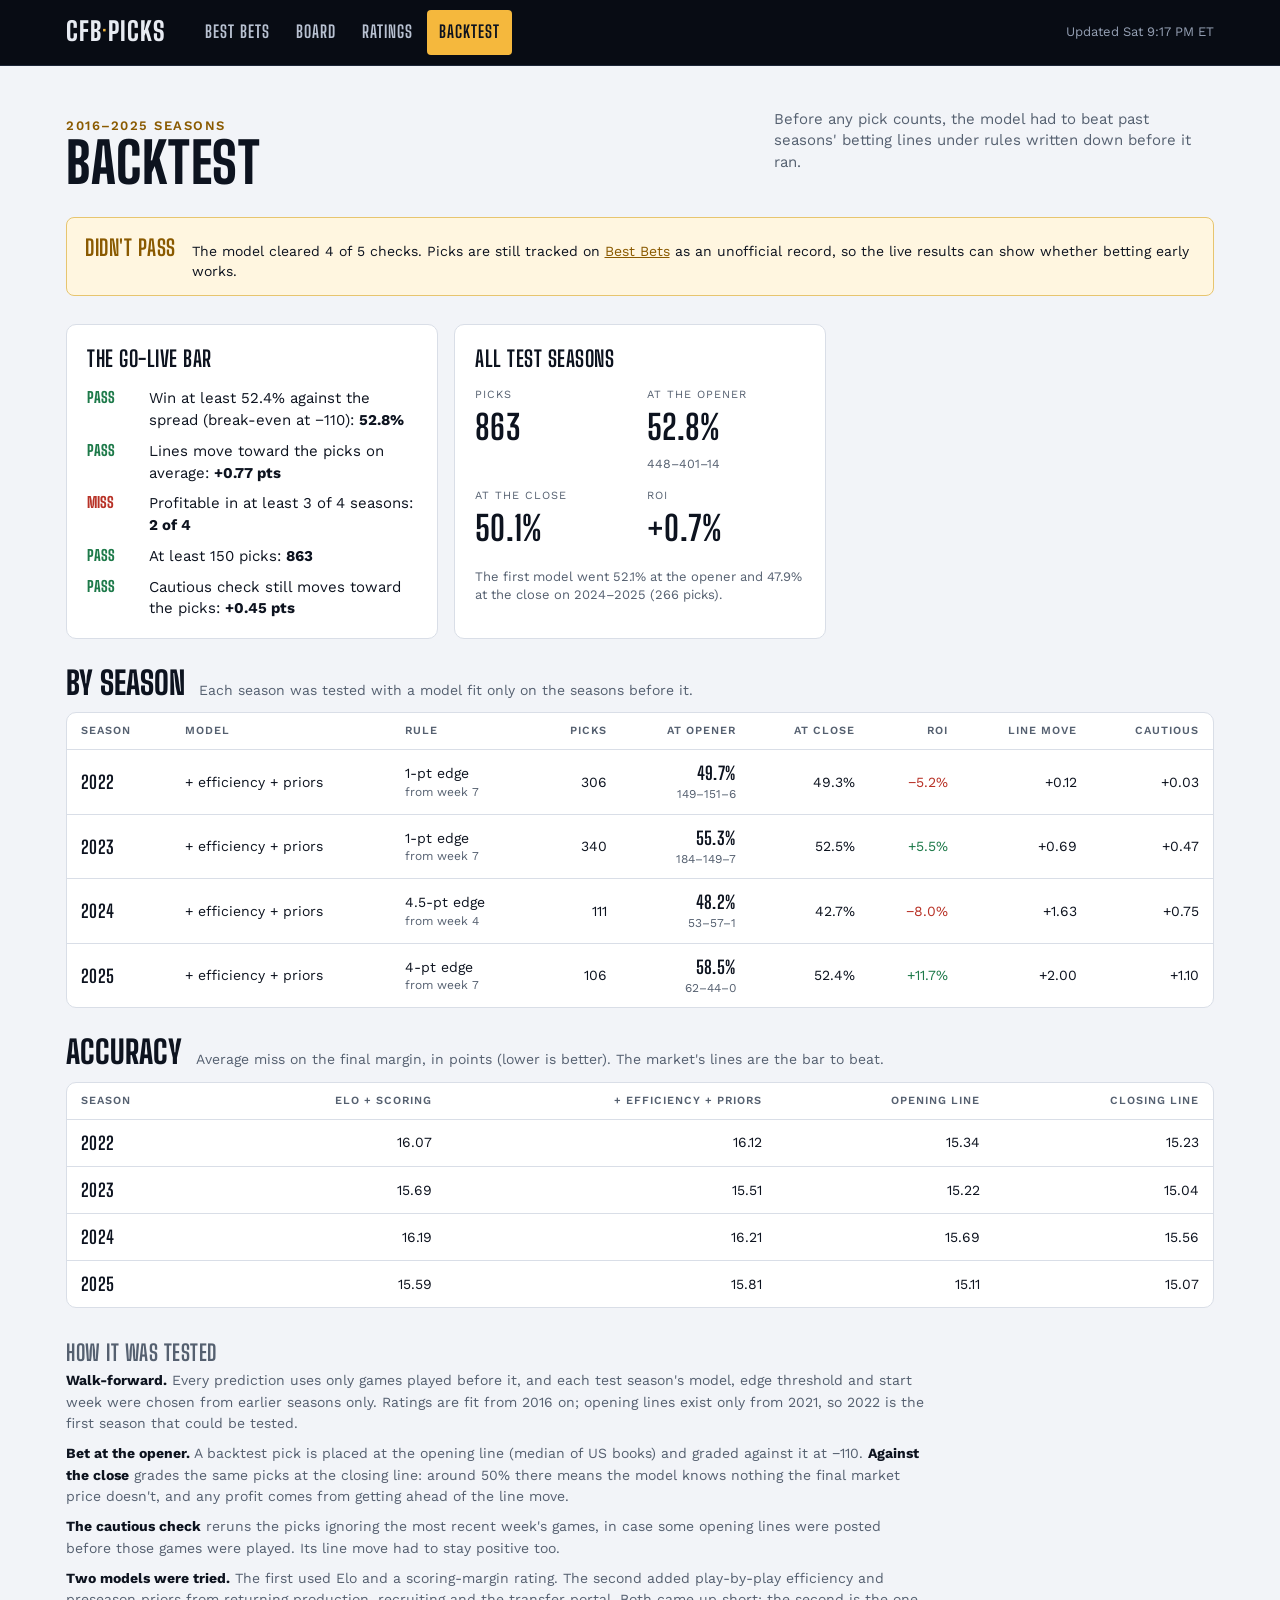
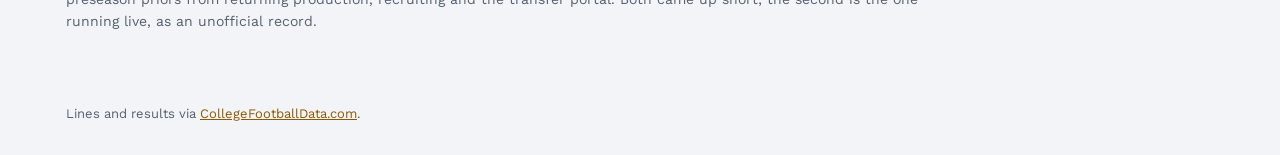
==== backtest.html @ 2451cba2 "feat(site): add pages in the night game design Best Bets, Board, Ratings, Team and Backtest, built f" ====
<!doctype html>
<html lang="en">
<head>
  <meta charset="utf-8">
  <meta name="viewport" content="width=device-width, initial-scale=1">
  <title>CFB Picks: Backtest</title>
  <meta name="description" content="How the picks model did on past seasons, and why there are no official picks yet.">
  <link rel="preconnect" href="https://fonts.googleapis.com">
  <link rel="preconnect" href="https://fonts.gstatic.com" crossorigin>
  <link rel="stylesheet" href="https://fonts.googleapis.com/css2?family=Big+Shoulders+Display:wght@600;700;800&family=Work+Sans:wght@400;500;600&display=swap">
  <link rel="stylesheet" href="style.css?v=d75d190a">
</head>
<body>
  <main class="wrap">
    <section class="page-head">
      <div>
        <div class="kicker">2016–2025 seasons</div>
        <h1>Backtest</h1>
      </div>
      <p class="lede">Before any pick counts, the model had to beat past seasons' betting lines under rules written down before it ran.</p>
    </section>
    <section class="banner" id="verdict"></section>
    <section class="cards">
      <div class="card" style="padding:18px 20px">
        <h3 style="margin-bottom:12px">The go-live bar</h3>
        <ul class="checks" id="checks"></ul>
      </div>
      <div class="card" style="padding:18px 20px" id="totals"></div>
    </section>
    <section>
      <div class="section-head"><h2>By season</h2><p>Each season was tested with a model fit only on the seasons before it.</p></div>
      <div class="table-wrap" id="folds"></div>
    </section>
    <section>
      <div class="section-head"><h2>Accuracy</h2><p>Average miss on the final margin, in points (lower is better). The market's lines are the bar to beat.</p></div>
      <div class="table-wrap" id="rmse"></div>
    </section>
    <section class="notes">
      <h3>How it was tested</h3>
      <p><strong>Walk-forward.</strong> Every prediction uses only games played before it, and each test season's model, edge threshold and start week were chosen from earlier seasons only. Ratings are fit from 2016 on; opening lines exist only from 2021, so 2022 is the first season that could be tested.</p>
      <p><strong>Bet at the opener.</strong> A backtest pick is placed at the opening line (median of US books) and graded against it at −110. <strong>Against the close</strong> grades the same picks at the closing line: around 50% there means the model knows nothing the final market price doesn't, and any profit comes from getting ahead of the line move.</p>
      <p><strong>The cautious check</strong> reruns the picks ignoring the most recent week's games, in case some opening lines were posted before those games were played. Its line move had to stay positive too.</p>
      <p><strong>Two models were tried.</strong> The first used Elo and a scoring-margin rating. The second added play-by-play efficiency and preseason priors from returning production, recruiting and the transfer portal. Both came up short; the second is the one running live, as an unofficial record.</p>
    </section>
  </main>
  <footer class="wrap">Lines and results via <a href="https://collegefootballdata.com">CollegeFootballData.com</a>.</footer>

  <script src="common.js?v=ec188685"></script>
  <script>
    document.body.insertAdjacentHTML("afterbegin", header("backtest.html"));
    Promise.all([loadSite(), loadJSON("data/backtest.json", { optional: true })]).then(([{ backtest: b }, v1]) => {
      const g = b.goLive;
      document.getElementById("verdict").innerHTML = g.pass
        ? `<h3>Passed</h3><p>The model cleared every part of the bar, so its picks count as official.</p>`
        : `<h3>Didn't pass</h3><p>The model cleared ${Object.entries(g).filter(([k, v]) => k !== "pass" && v).length} of 5 checks. Picks are still tracked on <a href="./">Best Bets</a> as an unofficial record, so the live results can show whether betting early works.</p>`;
      const t = b.total, c = b.cautious;
      const check = (ok, text) => `<li><span class="mark ${ok ? "pos" : "neg"}">${ok ? "PASS" : "MISS"}</span><span>${text}</span></li>`;
      document.getElementById("checks").innerHTML = [
        check(g.ats, `Win at least 52.4% against the spread (break-even at −110): <strong>${pct(t.ats, 1)}</strong>`),
        check(g.clv, `Lines move toward the picks on average: <strong>${signed(t.clv, 2)} pts</strong>`),
        check(g.seasons, `Profitable in at least 3 of 4 seasons: <strong>${b.profitableSeasons} of ${b.folds.length}</strong>`),
        check(g.sample, `At least 150 picks: <strong>${t.picks}</strong>`),
        check(g.cautiousClv, `Cautious check still moves toward the picks: <strong>${signed(c.clv, 2)} pts</strong>`),
      ].join("");
      const stat = (label, value, sub = "") => `<div class="stat"><div class="label">${label}</div><div class="value num">${value}</div>${sub ? `<small class="muted">${sub}</small>` : ""}</div>`;
      document.getElementById("totals").innerHTML = `<h3 style="margin-bottom:12px">All test seasons</h3>
        <div class="record" style="padding:0">
          ${stat("Picks", t.picks)}${stat("At the opener", pct(t.ats, 1), `${t.w}–${t.l}–${t.push}`)}${stat("At the close", pct(t.atsClose, 1))}${stat("ROI", signed(100 * t.roi) + "%")}
        </div>
        ${v1 ? `<p class="muted" style="font-size:13px;margin:14px 0 0">The first model went ${pct(v1.spread.check.summary.ats, 1)} at the opener and ${pct(v1.spread.check.summary.atsClose, 1)} at the close on 2024–2025 (${v1.spread.check.summary.picks} picks).</p>` : ""}`;

      renderTable(document.getElementById("folds"), [
        { key: "test", label: "Season", html: (f) => `<span class="num">${f.test}</span>` },
        { key: "variant", label: "Model", html: (f) => ({ v1: "Elo + scoring", efficiency: "+ efficiency", priors: "+ priors", both: "+ efficiency + priors" })[f.variant] },
        { key: "rule", label: "Rule", html: (f) => `${f.threshold}-pt edge<small>from week ${f.startWeek}</small>` },
        { key: "picks", label: "Picks", right: true, html: (f) => f.result.picks },
        { key: "ats", label: "At opener", right: true, html: (f) => `<span class="num">${pct(f.result.ats, 1)}</span><small>${f.result.w}–${f.result.l}–${f.result.push}</small>` },
        { key: "close", label: "At close", right: true, html: (f) => pct(f.result.atsClose, 1) },
        { key: "roi", label: "ROI", right: true, html: (f) => `<span class="${f.result.roi > 0 ? "pos" : "neg"}">${signed(100 * f.result.roi)}%</span>` },
        { key: "clv", label: "Line move", right: true, html: (f) => signed(f.result.clv, 2) },
        { key: "cautious", label: "Cautious", right: true, html: (f) => signed(f.cautious.clv, 2) },
      ], b.folds, {});

      const seasons = b.folds.map((f) => f.test);
      renderTable(document.getElementById("rmse"), [
        { key: "season", label: "Season", html: (s) => `<span class="num">${s}</span>` },
        { key: "v1", label: "Elo + scoring", right: true, html: (s) => b.folds.find((f) => f.test === s).compare.v1.rmse.toFixed(2) },
        { key: "both", label: "+ efficiency + priors", right: true, html: (s) => b.folds.find((f) => f.test === s).compare.both.rmse.toFixed(2) },
        { key: "open", label: "Opening line", right: true, html: (s) => b.marketRmse[s].open.toFixed(2) },
        { key: "close", label: "Closing line", right: true, html: (s) => b.marketRmse[s].close.toFixed(2) },
      ], seasons, {});
    }).catch(showError);
  </script>
</body>
</html>
---- style.css ----
/* Shared styles for every page. "Night game" direction (picked from mockups on 2026-10-10):
   dark navy, Big Shoulders Display headlines, Work Sans body, amber accent, team-color chips.
   Follows the system light/dark setting; the top bar stays dark in both. */

:root {
  color-scheme: light dark;
  --bg: #f2f4f8;
  --surface: #ffffff;
  --surface-2: #f6f7fa;
  --border: #d9dee7;
  --fg: #0d131f;
  --muted: #556070;
  --accent: #f5b83d;          /* fills: active tab, highlights */
  --accent-fg: #0d131f;       /* text on accent fills */
  --accent-text: #8a5a00;     /* accent as text on the page background */
  --pos: #1e7a4a;
  --neg: #b83227;
  --warn-bg: #fff6e0;
  --warn-border: #e7c56f;
  --topbar: #080c14;
  --topbar-fg: #b8c1d1;
  --display: "Big Shoulders Display", "Arial Narrow", sans-serif;
  --body: "Work Sans", -apple-system, BlinkMacSystemFont, "Segoe UI", sans-serif;
  --radius: 10px;
}
@media (prefers-color-scheme: dark) {
  :root {
    --bg: #0d131f;
    --surface: #151d2c;
    --surface-2: #1b2436;
    --border: #263046;
    --fg: #e7ebf2;
    --muted: #95a0b4;
    --accent-text: #f5b83d;
    --pos: #4cc38a;
    --neg: #ff7a7a;
    --warn-bg: #1b1a12;
    --warn-border: #5c4a1c;
  }
}

* { box-sizing: border-box; }
[hidden] { display: none !important; }
html { -webkit-text-size-adjust: 100%; }
body { margin: 0; background: var(--bg); color: var(--fg); font-family: var(--body); font-size: 15px; line-height: 1.45; }
a { color: var(--accent-text); }
.wrap { max-width: 1180px; margin: 0 auto; padding: 0 16px; }
.num { font-family: var(--display); font-weight: 700; font-variant-numeric: tabular-nums; letter-spacing: .3px; }
.muted { color: var(--muted); }
.pos { color: var(--pos); }
.neg { color: var(--neg); }

/* ---- Top bar ---- */
.topbar { background: var(--topbar); border-bottom: 1px solid #1e2738; }
.topbar .wrap { display: flex; flex-wrap: wrap; align-items: center; gap: 8px 28px; padding-top: 10px; padding-bottom: 10px; }
.wordmark { font-family: var(--display); font-weight: 800; font-size: 26px; letter-spacing: 1px; text-transform: uppercase; color: #e7ebf2; text-decoration: none; }
.wordmark span { color: #f5b83d; }
.tabs { display: flex; flex-wrap: wrap; gap: 2px; font-family: var(--display); font-weight: 700; font-size: 17px; letter-spacing: 1px; text-transform: uppercase; }
.tabs a { padding: 10px 12px; color: var(--topbar-fg); text-decoration: none; border-radius: 4px; }
.tabs a:hover { color: #fff; }
.tabs a[aria-current="page"] { background: var(--accent); color: var(--accent-fg); }
.updated { margin-left: auto; font-size: 13px; color: #95a0b4; }

/* ---- Page layout ---- */
main.wrap { padding-top: 28px; padding-bottom: 64px; display: flex; flex-direction: column; gap: 28px; }
.page-head { display: flex; flex-wrap: wrap; gap: 12px 24px; align-items: flex-end; justify-content: space-between; }
.kicker { font-size: 13px; font-weight: 600; letter-spacing: 1.5px; text-transform: uppercase; color: var(--accent-text); }
h1 { margin: 0; font-family: var(--display); font-weight: 800; font-size: 56px; line-height: .95; text-transform: uppercase; letter-spacing: .5px; }
h2 { margin: 0; font-family: var(--display); font-weight: 800; font-size: 32px; line-height: 1; text-transform: uppercase; }
h3 { margin: 0; font-family: var(--display); font-weight: 700; font-size: 22px; text-transform: uppercase; letter-spacing: .5px; }
.lede { font-size: 15px; color: var(--muted); max-width: 440px; }
.section-head { display: flex; flex-wrap: wrap; align-items: baseline; gap: 6px 14px; margin-bottom: 12px; }
.section-head p { margin: 0; color: var(--muted); font-size: 14px; }
.notes { font-size: 14px; color: var(--muted); line-height: 1.55; max-width: 860px; }
.notes p { margin: 0 0 8px; }
.notes strong { color: var(--fg); }

.banner { background: var(--warn-bg); border: 1px solid var(--warn-border); border-radius: 8px; padding: 14px 18px; display: flex; flex-wrap: wrap; gap: 6px 16px; align-items: baseline; }
.banner h3 { color: var(--accent-text); }
.banner p { margin: 0; flex: 1 1 520px; font-size: 14px; }

.card { background: var(--surface); border: 1px solid var(--border); border-radius: var(--radius); }
.cards { display: grid; grid-template-columns: repeat(auto-fill, minmax(320px, 1fr)); gap: 16px; }
.empty { padding: 22px; color: var(--muted); }

/* ---- Pick cards ---- */
.pick { overflow: hidden; display: flex; flex-direction: column; }
.pick .bar { display: flex; height: 6px; }
.pick .bar span { flex: 1; }
.pick .body { padding: 16px 18px; display: flex; flex-direction: column; gap: 12px; }
.pick .top { display: flex; justify-content: space-between; gap: 12px; font-size: 12px; color: var(--muted); }
.pick .cat { font-weight: 600; letter-spacing: 1.5px; text-transform: uppercase; }
.pick .bet { font-family: var(--display); font-weight: 800; font-size: 36px; line-height: 1; text-transform: uppercase; }
.pick .where { font-size: 14px; color: var(--muted); }
.pick .why { font-size: 13px; color: var(--muted); }
.stats3 { display: grid; grid-template-columns: repeat(3, minmax(0, 1fr)); gap: 8px; border-top: 1px solid var(--border); padding-top: 12px; }
.stat .label { font-size: 11px; letter-spacing: 1px; text-transform: uppercase; color: var(--muted); }
.stat .value { font-family: var(--display); font-weight: 700; font-size: 26px; }
.result { font-family: var(--display); font-weight: 800; font-size: 15px; letter-spacing: 1px; padding: 2px 8px; border-radius: 4px; }
.result.W { background: var(--pos); color: #fff; }
.result.L { background: var(--neg); color: #fff; }
.result.P, .result.V { background: var(--surface-2); color: var(--muted); border: 1px solid var(--border); }

.record { padding: 16px 18px; display: grid; grid-template-columns: repeat(auto-fit, minmax(130px, 1fr)); gap: 14px; }
.record .value { font-size: 34px; }

/* ---- Team chips ---- */
.chip { display: inline-flex; align-items: center; justify-content: center; min-width: 50px; padding: 3px 7px; border-radius: 4px; font-family: var(--display); font-weight: 800; font-size: 15px; letter-spacing: 1px; line-height: 1.2; text-decoration: none; }
.team { display: inline-flex; align-items: center; gap: 8px; color: var(--fg); text-decoration: none; }
.team:hover .tname { text-decoration: underline; }

/* ---- Controls ---- */
.controls { display: flex; flex-wrap: wrap; gap: 10px; align-items: center; }
.controls label { font-size: 13px; color: var(--muted); display: flex; align-items: center; gap: 8px; }
select, .btn { font: inherit; font-size: 14px; color: var(--fg); background: var(--surface); border: 1px solid var(--border); border-radius: 6px; min-height: 44px; padding: 0 12px; }
.btn { cursor: pointer; text-decoration: none; display: inline-flex; align-items: center; }
.btn:disabled { opacity: .45; cursor: default; }
.seg { display: inline-flex; border: 1px solid var(--border); border-radius: 6px; overflow: hidden; }
.seg button { font: inherit; font-size: 14px; border: 0; background: var(--surface); color: var(--fg); min-height: 44px; padding: 0 14px; cursor: pointer; }
.seg button[aria-pressed="true"] { background: var(--accent); color: var(--accent-fg); font-weight: 600; }

/* ---- Tables ---- */
.table-wrap { overflow-x: auto; background: var(--surface); border: 1px solid var(--border); border-radius: var(--radius); }
table { width: 100%; border-collapse: collapse; font-size: 14px; }
th { text-align: left; font-size: 11px; font-weight: 600; letter-spacing: 1px; text-transform: uppercase; color: var(--muted); padding: 10px 14px; border-bottom: 1px solid var(--border); white-space: nowrap; }
th.sortable { cursor: pointer; }
th.sortable:hover { color: var(--fg); }
th[aria-sort="ascending"]::after { content: " ▲"; }
th[aria-sort="descending"]::after { content: " ▼"; }
td { padding: 10px 14px; border-bottom: 1px solid var(--border); vertical-align: middle; }
tr:last-child td { border-bottom: 0; }
td.r, th.r { text-align: right; }
td .num { font-size: 18px; }
td small { display: block; color: var(--muted); font-size: 12px; }
tr.final td { color: var(--muted); }
tr.final td .tname { color: var(--fg); }

/* ---- Board rows ---- */
.games { display: flex; flex-direction: column; gap: 8px; }
.game { padding: 12px 16px; display: flex; flex-wrap: wrap; align-items: center; gap: 10px 20px; }
.game .kick { width: 120px; font-size: 13px; color: var(--muted); }
.game .match { flex: 1 1 360px; display: flex; flex-direction: column; gap: 6px; }
.game .figs { display: flex; flex-wrap: wrap; gap: 8px 22px; }
.game .fig { text-align: right; min-width: 64px; }
.game .fig .flabel { font-size: 11px; letter-spacing: 1px; text-transform: uppercase; color: var(--muted); }
.game .fig .value { font-size: 22px; }
.game .fig small { display: block; font-size: 12px; color: var(--muted); }
.game .score { font-family: var(--display); font-weight: 800; font-size: 20px; margin-left: auto; padding-left: 8px; }
.game.edge { border-color: var(--accent); }
.tag { font-size: 11px; font-weight: 600; letter-spacing: 1px; text-transform: uppercase; padding: 3px 8px; border-radius: 4px; background: var(--accent); color: var(--accent-fg); }

/* ---- Charts ---- */
.chart { width: 100%; height: auto; display: block; }
.chart .grid { stroke: var(--border); }
.chart .line { stroke: var(--accent-text); fill: none; stroke-width: 2.5; }
.chart .dot { fill: var(--accent-text); }
.chart text { fill: var(--muted); font-size: 12px; font-family: var(--body); }

.checks { list-style: none; margin: 0; padding: 0; display: flex; flex-direction: column; gap: 8px; }
.checks li { display: flex; gap: 10px; align-items: baseline; }
.checks .mark { font-family: var(--display); font-weight: 800; width: 52px; flex: none; }

footer.wrap { padding-bottom: 32px; font-size: 13px; color: var(--muted); }

@media (max-width: 640px) {
  h1 { font-size: 44px; }
  h2 { font-size: 28px; }
  .pick .bet { font-size: 30px; }
  .updated { margin-left: 0; width: 100%; }
  .game .kick { width: auto; }
  .game .figs { width: 100%; justify-content: space-between; }
}
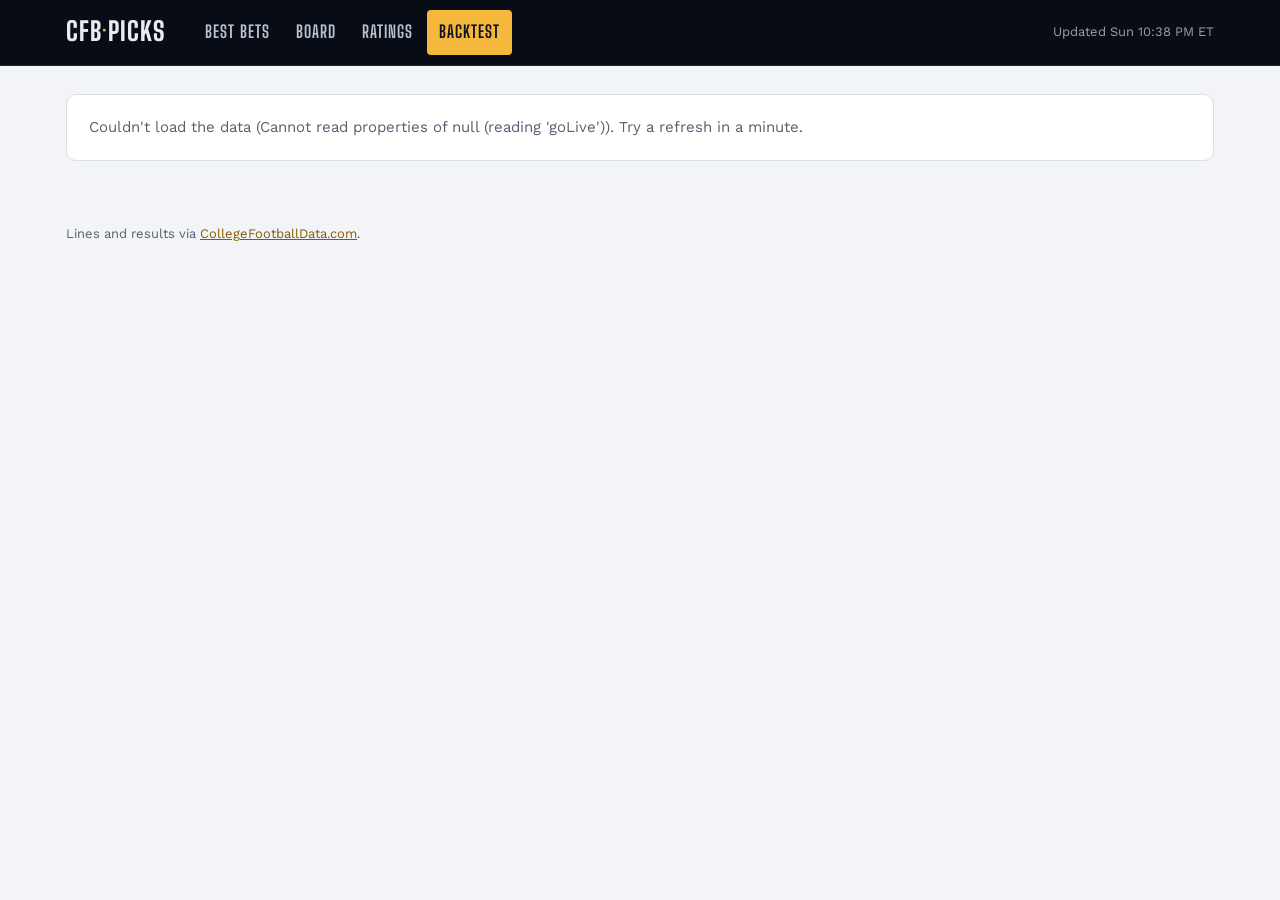
==== commit 6738b489: "feat(site): switch live picks to model v3 Edges are now the trusted share of the model's gap from th" ====
--- a/backtest.html
+++ b/backtest.html
@@ -8,7 +8,7 @@
   <link rel="preconnect" href="https://fonts.googleapis.com">
   <link rel="preconnect" href="https://fonts.gstatic.com" crossorigin>
   <link rel="stylesheet" href="https://fonts.googleapis.com/css2?family=Big+Shoulders+Display:wght@600;700;800&family=Work+Sans:wght@400;500;600&display=swap">
-  <link rel="stylesheet" href="style.css?v=d75d190a">
+  <link rel="stylesheet" href="style.css?v=239b7f72">
 </head>
 <body>
   <main class="wrap">
@@ -28,8 +28,12 @@
       <div class="card" style="padding:18px 20px" id="totals"></div>
     </section>
     <section>
-      <div class="section-head"><h2>By season</h2><p>Each season was tested with a model fit only on the seasons before it.</p></div>
+      <div class="section-head"><h2>By season</h2><p>Model v3. Each season was tested with a model fit only on the seasons before it.</p></div>
       <div class="table-wrap" id="folds"></div>
+    </section>
+    <section>
+      <div class="section-head"><h2>Every version</h2><p>The same test for v2 and for each v3 change on its own, for comparison. Only v3 as a whole was the decision.</p></div>
+      <div class="table-wrap" id="compare"></div>
     </section>
     <section>
       <div class="section-head"><h2>Accuracy</h2><p>Average miss on the final margin, in points (lower is better). The market's lines are the bar to beat.</p></div>
@@ -37,58 +41,77 @@
     </section>
     <section class="notes">
       <h3>How it was tested</h3>
-      <p><strong>Walk-forward.</strong> Every prediction uses only games played before it, and each test season's model, edge threshold and start week were chosen from earlier seasons only. Ratings are fit from 2016 on; opening lines exist only from 2021, so 2022 is the first season that could be tested.</p>
+      <p><strong>Walk-forward.</strong> Every prediction uses only games played before it, and each test season's model, trust factors, edge threshold and start week were chosen from earlier seasons only. Ratings are fit from 2016 on; opening lines exist only from 2021, so 2022 is the first season that could be tested.</p>
       <p><strong>Bet at the opener.</strong> A backtest pick is placed at the opening line (median of US books) and graded against it at −110. <strong>Against the close</strong> grades the same picks at the closing line: around 50% there means the model knows nothing the final market price doesn't, and any profit comes from getting ahead of the line move.</p>
       <p><strong>The cautious check</strong> reruns the picks ignoring the most recent week's games, in case some opening lines were posted before those games were played. Its line move had to stay positive too.</p>
-      <p><strong>Two models were tried.</strong> The first used Elo and a scoring-margin rating. The second added play-by-play efficiency and preseason priors from returning production, recruiting and the transfer portal. Both came up short; the second is the one running live, as an unofficial record.</p>
+      <p><strong>Three models were tried.</strong> v1 used Elo and a scoring-margin rating. v2 added play-by-play efficiency and preseason priors from returning production, recruiting and the transfer portal; it missed the bar. v3 adds two fixes aimed at why v2's picks lost: a quarterback-change flag, and <strong>trust</strong>, which keeps only the share of the model's gap from the market that held up in past seasons, less in Group of 5 games, after a QB change and early in the season. v3 passed, but because it's the third try on the same seasons its picks stay provisional until the live record backs it up.</p>
     </section>
   </main>
   <footer class="wrap">Lines and results via <a href="https://collegefootballdata.com">CollegeFootballData.com</a>.</footer>
 
-  <script src="common.js?v=ec188685"></script>
+  <script src="common.js?v=e134931e"></script>
   <script>
     document.body.insertAdjacentHTML("afterbegin", header("backtest.html"));
-    Promise.all([loadSite(), loadJSON("data/backtest.json", { optional: true })]).then(([{ backtest: b }, v1]) => {
+    Promise.all([loadSite(), loadJSON("data/backtest.json", { optional: true })]).then(([{ backtestV2: v2, backtestV3: b }, v1]) => {
       const g = b.goLive;
       document.getElementById("verdict").innerHTML = g.pass
-        ? `<h3>Passed</h3><p>The model cleared every part of the bar, so its picks count as official.</p>`
-        : `<h3>Didn't pass</h3><p>The model cleared ${Object.entries(g).filter(([k, v]) => k !== "pass" && v).length} of 5 checks. Picks are still tracked on <a href="./">Best Bets</a> as an unofficial record, so the live results can show whether betting early works.</p>`;
+        ? `<h3>Passed, provisionally</h3><p>Model v3 cleared all 5 checks. It's the third model tested on these seasons, which makes a lucky pass more likely, and it still went ${pct(b.total.atsClose, 1)} against the closing line. So its spread picks on <a href="./">Best Bets</a> are provisional until the live 2026 record shows lines moving toward them over 100+ picks.</p>`
+        : `<h3>Didn't pass</h3><p>Model v3 cleared ${Object.entries(g).filter(([k, v]) => k !== "pass" && v).length} of 5 checks. Picks are still tracked on <a href="./">Best Bets</a> as an unofficial record.</p>`;
       const t = b.total, c = b.cautious;
       const check = (ok, text) => `<li><span class="mark ${ok ? "pos" : "neg"}">${ok ? "PASS" : "MISS"}</span><span>${text}</span></li>`;
+      const pickless = b.folds.filter((f) => !f.result.picks).map((f) => f.test);
       document.getElementById("checks").innerHTML = [
         check(g.ats, `Win at least 52.4% against the spread (break-even at −110): <strong>${pct(t.ats, 1)}</strong>`),
         check(g.clv, `Lines move toward the picks on average: <strong>${signed(t.clv, 2)} pts</strong>`),
-        check(g.seasons, `Profitable in at least 3 of 4 seasons: <strong>${b.profitableSeasons} of ${b.folds.length}</strong>`),
+        check(g.seasons, `Profitable in at least 3 of 4 seasons: <strong>${b.profitableSeasons} of ${b.folds.length}</strong>${pickless.length ? ` (no picks in ${pickless.join(", ")})` : ""}`),
         check(g.sample, `At least 150 picks: <strong>${t.picks}</strong>`),
         check(g.cautiousClv, `Cautious check still moves toward the picks: <strong>${signed(c.clv, 2)} pts</strong>`),
       ].join("");
       const stat = (label, value, sub = "") => `<div class="stat"><div class="label">${label}</div><div class="value num">${value}</div>${sub ? `<small class="muted">${sub}</small>` : ""}</div>`;
-      document.getElementById("totals").innerHTML = `<h3 style="margin-bottom:12px">All test seasons</h3>
+      document.getElementById("totals").innerHTML = `<h3 style="margin-bottom:12px">Model v3, all test seasons</h3>
         <div class="record" style="padding:0">
           ${stat("Picks", t.picks)}${stat("At the opener", pct(t.ats, 1), `${t.w}–${t.l}–${t.push}`)}${stat("At the close", pct(t.atsClose, 1))}${stat("ROI", signed(100 * t.roi) + "%")}
         </div>
-        ${v1 ? `<p class="muted" style="font-size:13px;margin:14px 0 0">The first model went ${pct(v1.spread.check.summary.ats, 1)} at the opener and ${pct(v1.spread.check.summary.atsClose, 1)} at the close on 2024–2025 (${v1.spread.check.summary.picks} picks).</p>` : ""}`;
+        <p class="muted" style="font-size:13px;margin:14px 0 0">v2 went ${pct(v2.total.ats, 1)} on ${v2.total.picks} picks, profitable in ${v2.profitableSeasons} of 4 seasons.${v1 ? ` v1 went ${pct(v1.spread.check.summary.ats, 1)} on 2024–2025 (${v1.spread.check.summary.picks} picks).` : ""}</p>`;
 
+      // The share of the model's gap trusted in a Power 4 game with no QB change after week 6.
+      const p4Trust = (k) => Math.min(1, Math.max(0, k[0]));
       renderTable(document.getElementById("folds"), [
         { key: "test", label: "Season", html: (f) => `<span class="num">${f.test}</span>` },
-        { key: "variant", label: "Model", html: (f) => ({ v1: "Elo + scoring", efficiency: "+ efficiency", priors: "+ priors", both: "+ efficiency + priors" })[f.variant] },
+        { key: "qb", label: "QB flag", html: (f) => (f.keepQb ? "Kept" : "Dropped") },
+        { key: "trust", label: "Trust", html: (f) => `${Math.round(100 * p4Trust(f.k))}%<small>Power 4 games</small>` },
         { key: "rule", label: "Rule", html: (f) => `${f.threshold}-pt edge<small>from week ${f.startWeek}</small>` },
         { key: "picks", label: "Picks", right: true, html: (f) => f.result.picks },
-        { key: "ats", label: "At opener", right: true, html: (f) => `<span class="num">${pct(f.result.ats, 1)}</span><small>${f.result.w}–${f.result.l}–${f.result.push}</small>` },
+        { key: "ats", label: "At opener", right: true, html: (f) => f.result.picks ? `<span class="num">${pct(f.result.ats, 1)}</span><small>${f.result.w}–${f.result.l}–${f.result.push}</small>` : "–" },
         { key: "close", label: "At close", right: true, html: (f) => pct(f.result.atsClose, 1) },
-        { key: "roi", label: "ROI", right: true, html: (f) => `<span class="${f.result.roi > 0 ? "pos" : "neg"}">${signed(100 * f.result.roi)}%</span>` },
-        { key: "clv", label: "Line move", right: true, html: (f) => signed(f.result.clv, 2) },
-        { key: "cautious", label: "Cautious", right: true, html: (f) => signed(f.cautious.clv, 2) },
+        { key: "roi", label: "ROI", right: true, html: (f) => f.result.roi == null ? "–" : `<span class="${f.result.roi > 0 ? "pos" : "neg"}">${signed(100 * f.result.roi)}%</span>` },
+        { key: "clv", label: "Line move", right: true, html: (f) => f.result.clv == null ? "–" : signed(f.result.clv, 2) },
+        { key: "cautious", label: "Cautious", right: true, html: (f) => f.cautious.clv == null ? "–" : signed(f.cautious.clv, 2) },
       ], b.folds, {});
 
-      const seasons = b.folds.map((f) => f.test);
+      const versions = [
+        { name: "v2", label: "v2", ...b.compare.v2 },
+        { name: "qbOnly", label: "v2 + QB flag", ...b.compare.qbOnly },
+        { name: "trustOnly", label: "v2 + trust", ...b.compare.trustOnly },
+        { name: "v3", label: "v3 (both)", total: b.total, profitableSeasons: b.profitableSeasons, goLive: b.goLive },
+      ];
+      renderTable(document.getElementById("compare"), [
+        { key: "label", label: "Version", html: (v) => v.name === "v3" ? `<strong>${v.label}</strong>` : v.label },
+        { key: "picks", label: "Picks", right: true, html: (v) => v.total.picks },
+        { key: "ats", label: "At opener", right: true, html: (v) => `<span class="num">${pct(v.total.ats, 1)}</span>` },
+        { key: "close", label: "At close", right: true, html: (v) => pct(v.total.atsClose, 1) },
+        { key: "roi", label: "ROI", right: true, html: (v) => `<span class="${v.total.roi > 0 ? "pos" : "neg"}">${signed(100 * v.total.roi)}%</span>` },
+        { key: "seasons", label: "Profitable", right: true, html: (v) => `${v.profitableSeasons} of 4` },
+        { key: "pass", label: "Bar", right: true, html: (v) => `<span class="${v.goLive.pass ? "pos" : "neg"}">${v.goLive.pass ? "Pass" : "Miss"}</span>` },
+      ], versions, {});
+
       renderTable(document.getElementById("rmse"), [
-        { key: "season", label: "Season", html: (s) => `<span class="num">${s}</span>` },
-        { key: "v1", label: "Elo + scoring", right: true, html: (s) => b.folds.find((f) => f.test === s).compare.v1.rmse.toFixed(2) },
-        { key: "both", label: "+ efficiency + priors", right: true, html: (s) => b.folds.find((f) => f.test === s).compare.both.rmse.toFixed(2) },
-        { key: "open", label: "Opening line", right: true, html: (s) => b.marketRmse[s].open.toFixed(2) },
-        { key: "close", label: "Closing line", right: true, html: (s) => b.marketRmse[s].close.toFixed(2) },
-      ], seasons, {});
+        { key: "season", label: "Season", html: (f) => `<span class="num">${f.test}</span>` },
+        { key: "both", label: "v2", right: true, html: (f) => f.testRmse.both.toFixed(2) },
+        { key: "qb", label: "+ QB flag", right: true, html: (f) => f.testRmse.bothQb.toFixed(2) },
+        { key: "open", label: "Opening line", right: true, html: (f) => b.marketRmse[f.test].open.toFixed(2) },
+        { key: "close", label: "Closing line", right: true, html: (f) => b.marketRmse[f.test].close.toFixed(2) },
+      ], b.folds, {});
     }).catch(showError);
   </script>
 </body>
--- a/style.css
+++ b/style.css
@@ -147,6 +147,7 @@
 .game .fig small { display: block; font-size: 12px; color: var(--muted); }
 .game .score { font-family: var(--display); font-weight: 800; font-size: 20px; margin-left: auto; padding-left: 8px; }
 .game.edge { border-color: var(--accent); }
+.qbflag { margin-left: 6px; font-size: 11px; font-weight: 600; letter-spacing: .5px; text-transform: uppercase; color: var(--neg); }
 .tag { font-size: 11px; font-weight: 600; letter-spacing: 1px; text-transform: uppercase; padding: 3px 8px; border-radius: 4px; background: var(--accent); color: var(--accent-fg); }
 
 /* ---- Charts ---- */
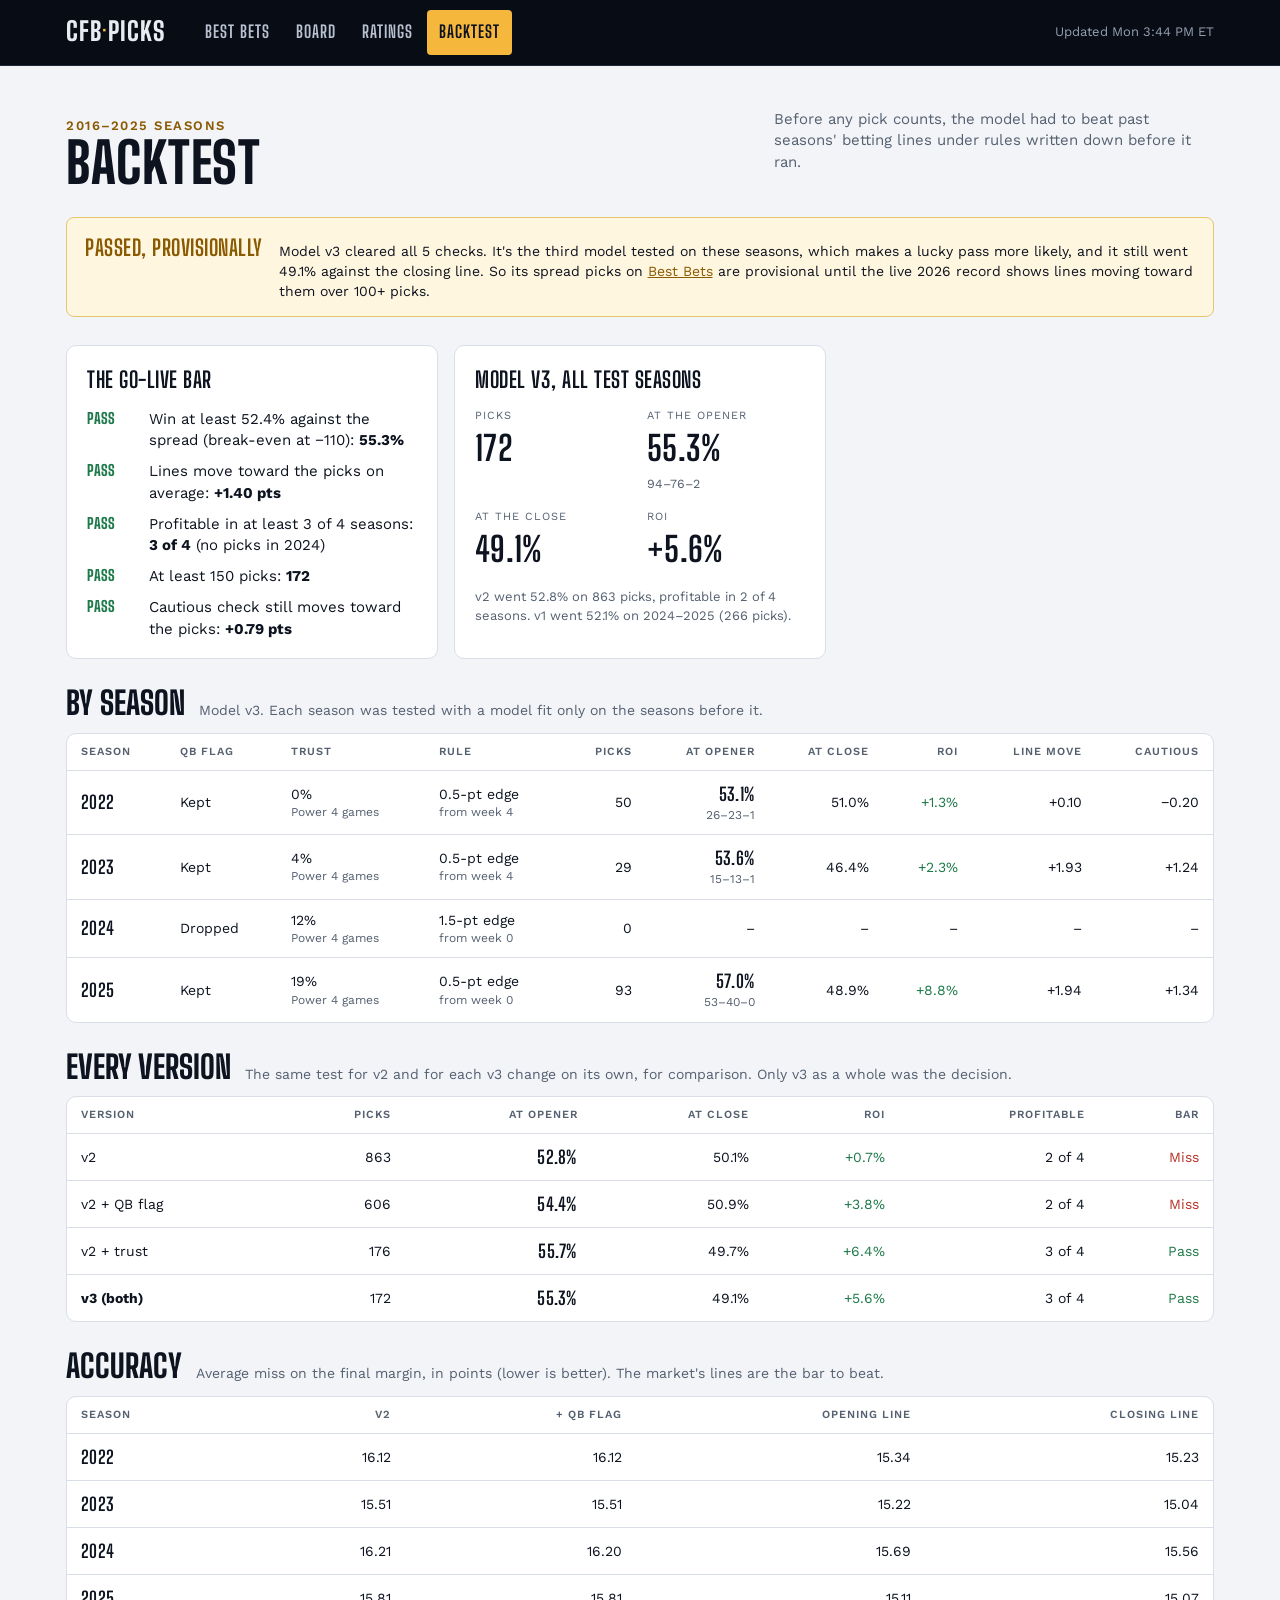
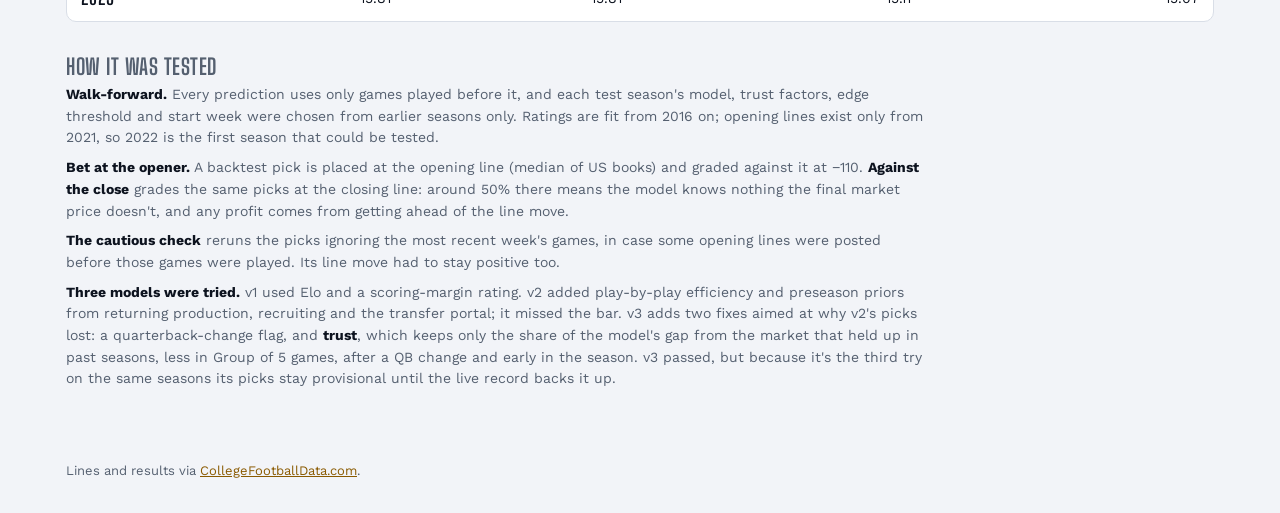
==== commit acb0ed13: "feat(picks): measure line move to cfbd's closing line Live CLV used the last odds snapshot as the cl" ====
--- a/backtest.html
+++ b/backtest.html
@@ -49,7 +49,7 @@
   </main>
   <footer class="wrap">Lines and results via <a href="https://collegefootballdata.com">CollegeFootballData.com</a>.</footer>
 
-  <script src="common.js?v=e134931e"></script>
+  <script src="common.js?v=40cc480b"></script>
   <script>
     document.body.insertAdjacentHTML("afterbegin", header("backtest.html"));
     Promise.all([loadSite(), loadJSON("data/backtest.json", { optional: true })]).then(([{ backtestV2: v2, backtestV3: b }, v1]) => {
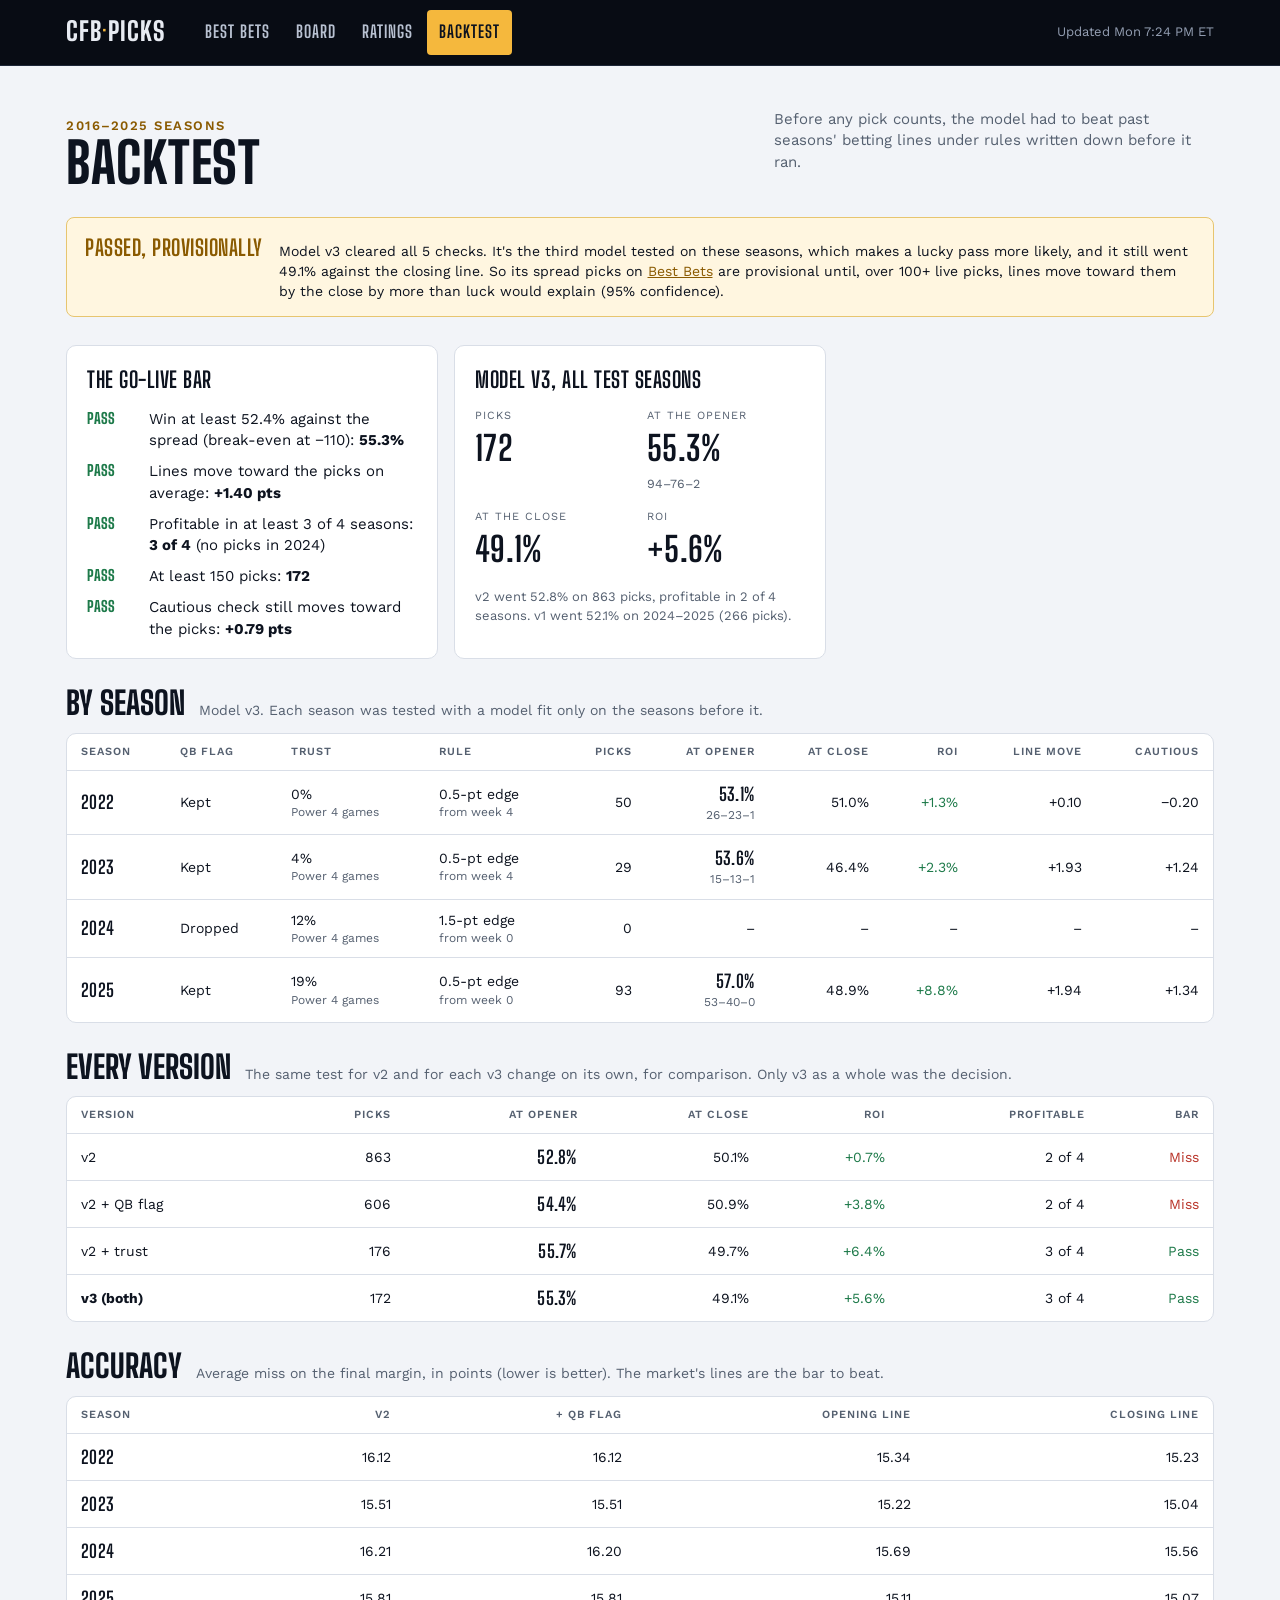
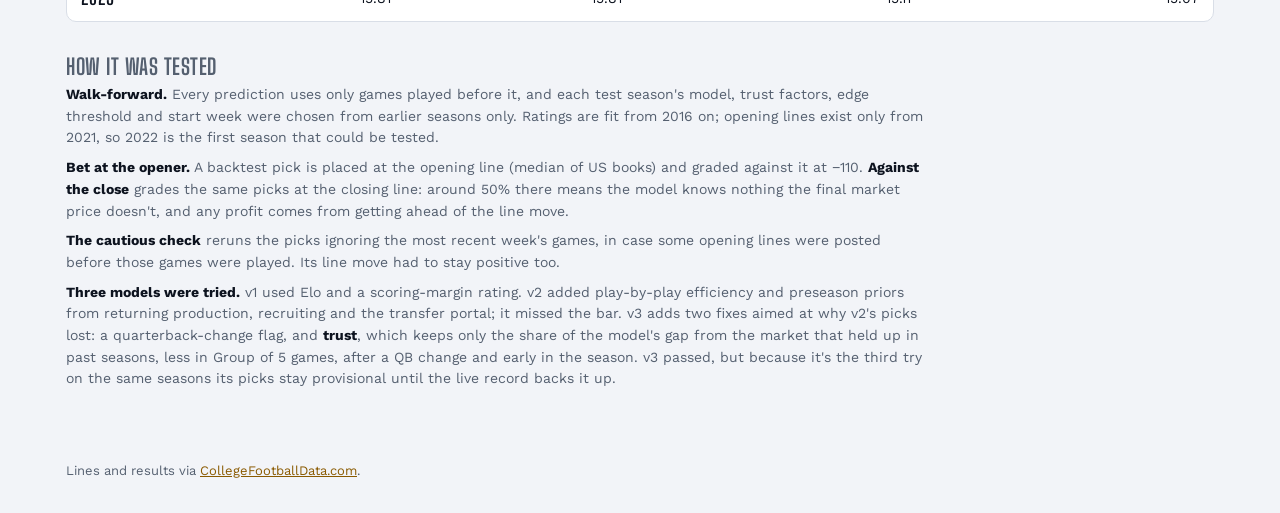
==== commit 137751ad: "feat(picks): require 95% confidence for official status "Sum of CLV > 0 over 100 picks" passes any p" ====
--- a/backtest.html
+++ b/backtest.html
@@ -55,7 +55,7 @@
     Promise.all([loadSite(), loadJSON("data/backtest.json", { optional: true })]).then(([{ backtestV2: v2, backtestV3: b }, v1]) => {
       const g = b.goLive;
       document.getElementById("verdict").innerHTML = g.pass
-        ? `<h3>Passed, provisionally</h3><p>Model v3 cleared all 5 checks. It's the third model tested on these seasons, which makes a lucky pass more likely, and it still went ${pct(b.total.atsClose, 1)} against the closing line. So its spread picks on <a href="./">Best Bets</a> are provisional until the live 2026 record shows lines moving toward them over 100+ picks.</p>`
+        ? `<h3>Passed, provisionally</h3><p>Model v3 cleared all 5 checks. It's the third model tested on these seasons, which makes a lucky pass more likely, and it still went ${pct(b.total.atsClose, 1)} against the closing line. So its spread picks on <a href="./">Best Bets</a> are provisional until, over 100+ live picks, lines move toward them by the close by more than luck would explain (95% confidence).</p>`
         : `<h3>Didn't pass</h3><p>Model v3 cleared ${Object.entries(g).filter(([k, v]) => k !== "pass" && v).length} of 5 checks. Picks are still tracked on <a href="./">Best Bets</a> as an unofficial record.</p>`;
       const t = b.total, c = b.cautious;
       const check = (ok, text) => `<li><span class="mark ${ok ? "pos" : "neg"}">${ok ? "PASS" : "MISS"}</span><span>${text}</span></li>`;
